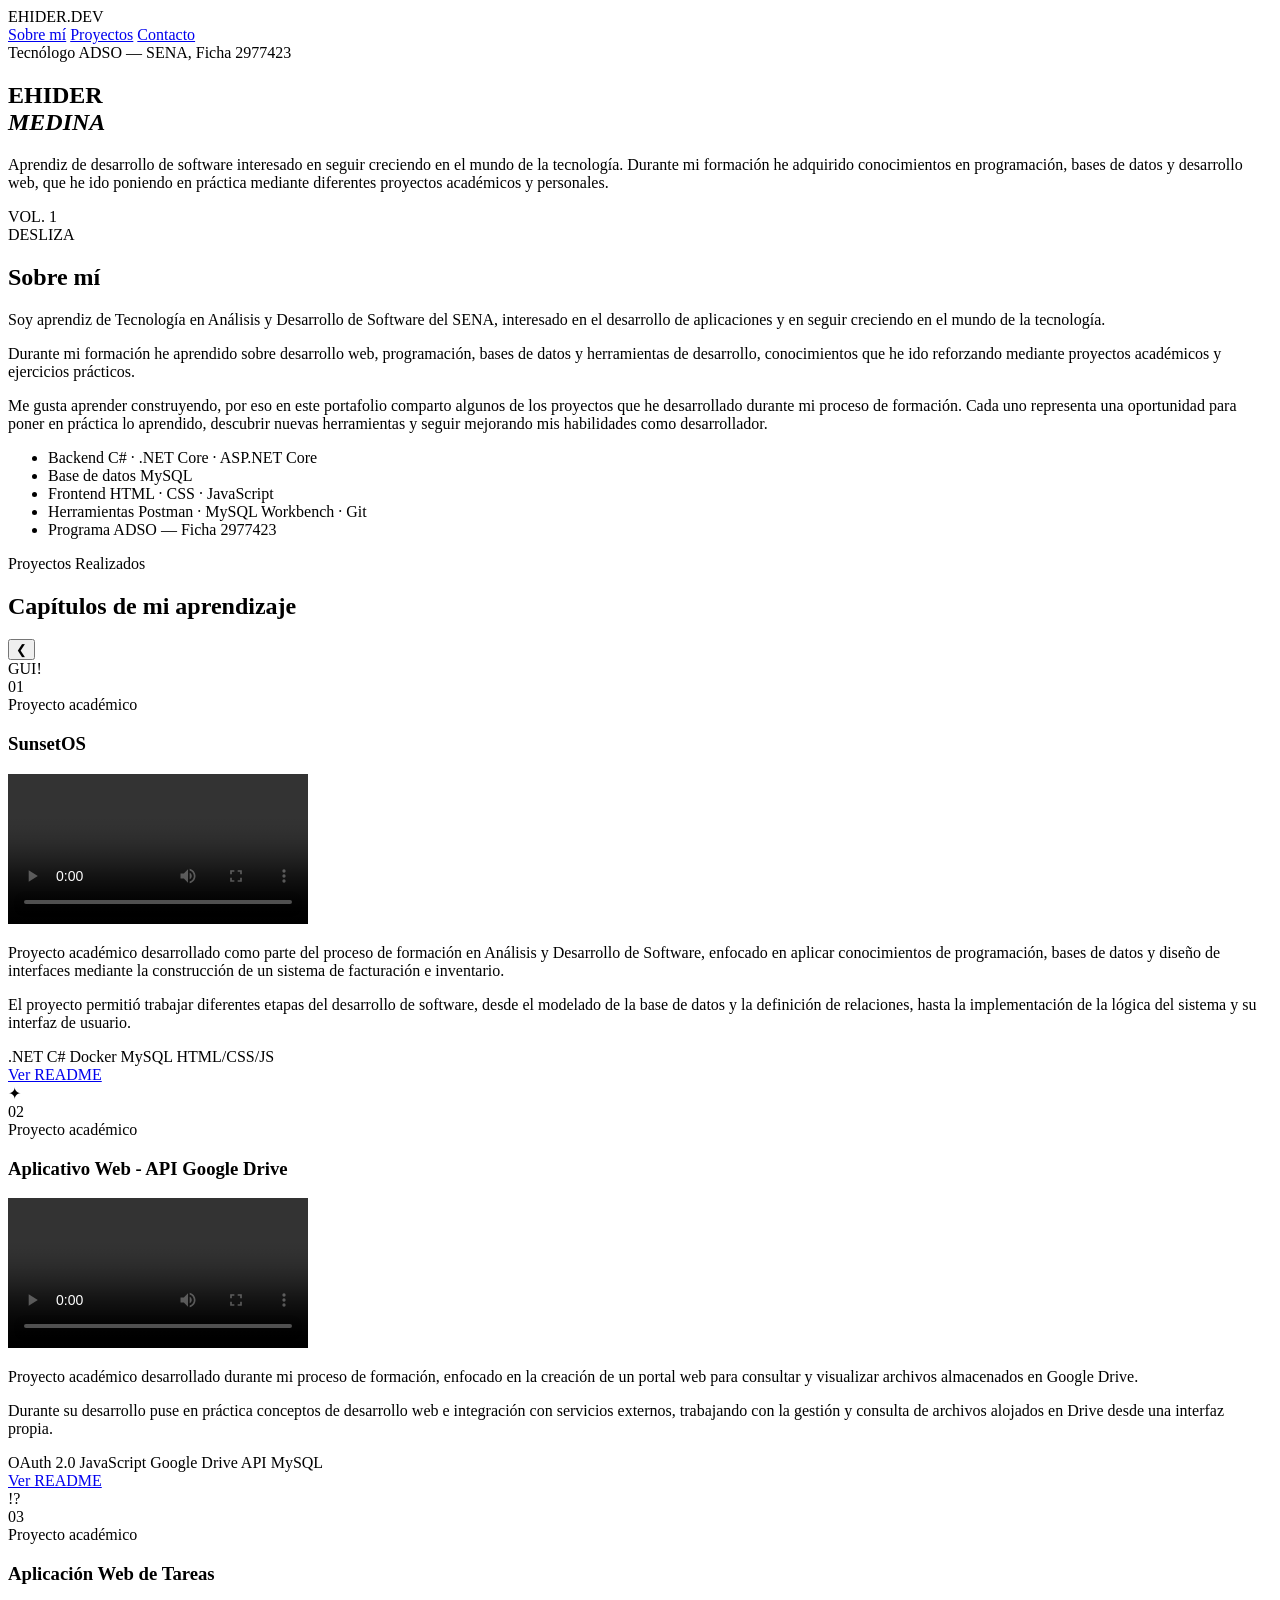
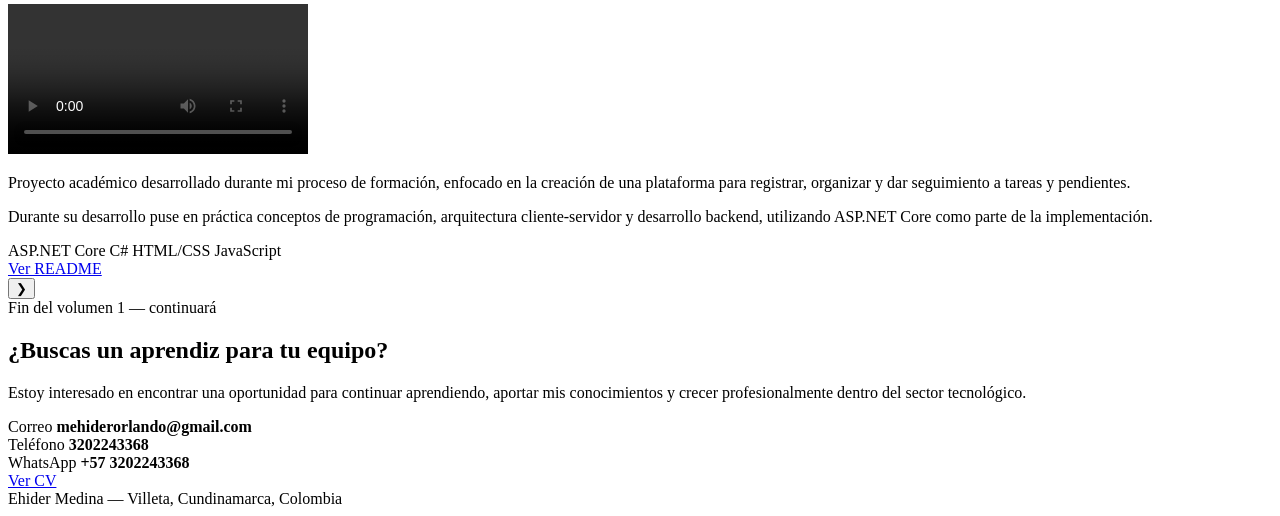
==== index.html @ 25abb3f0 "Rename portafolio.html to index.html" ====
<!DOCTYPE html>
<html lang="es">

<head>
  <meta charset="UTF-8">
  <meta name="viewport" content="width=device-width, initial-scale=1.0">

  <title>Ehider Medina — Vol. 1</title>

  <link rel="stylesheet" href="Esatilos.css">
</head>

<body>

  <!-- =========================
       NAVEGACIÓN
       ========================= -->

  <nav>
    <div class="brand">EHIDER<span>.</span>DEV</div>

    <div class="toc">
      <a href="#sobre-mi">Sobre mí</a>
      <a href="#proyectos">Proyectos</a>
      <a href="#contacto">Contacto</a>
    </div>
  </nav>


  <!-- =========================
       COVER / HERO
       ========================= -->

  <section class="cover">

    <div class="halftone"></div>
    <div class="speedlines"></div>

    <div class="kicker">
      Tecnólogo ADSO — SENA, Ficha 2977423
    </div>

    <h1>
      EHIDER<br>
      <em>MEDINA</em>
    </h1>

    <p class="sub">
      Aprendiz de desarrollo de software interesado en seguir creciendo
      en el mundo de la tecnología. Durante mi formación he adquirido
      conocimientos en programación, bases de datos y desarrollo web,
      que he ido poniendo en práctica mediante diferentes proyectos
      académicos y personales.
    </p>

    <div class="stamp">
      VOL. 1
    </div>

    <div class="scrollcue">
      DESLIZA
    </div>

  </section>


  <!-- =========================
       SOBRE MÍ
       ========================= -->

  <section class="about" id="sobre-mi">

    <div class="about-grid">

      <div>

        <h2>Sobre mí</h2>

        <p>
          Soy aprendiz de Tecnología en Análisis y Desarrollo de Software
          del SENA, interesado en el desarrollo de aplicaciones y en seguir
          creciendo en el mundo de la tecnología.
        </p>

        <p>
          Durante mi formación he aprendido sobre desarrollo web,
          programación, bases de datos y herramientas de desarrollo,
          conocimientos que he ido reforzando mediante proyectos académicos
          y ejercicios prácticos.
        </p>

        <p>
          Me gusta aprender construyendo, por eso en este portafolio comparto
          algunos de los proyectos que he desarrollado durante mi proceso
          de formación. Cada uno representa una oportunidad para poner en
          práctica lo aprendido, descubrir nuevas herramientas y seguir
          mejorando mis habilidades como desarrollador.
        </p>

      </div>


      <div>

        <ul class="stack-list">

          <li>
            <span>Backend</span>
            <span>C# · .NET Core · ASP.NET Core</span>
          </li>

          <li>
            <span>Base de datos</span>
            <span>MySQL</span>
          </li>

          <li>
            <span>Frontend</span>
            <span>HTML · CSS · JavaScript</span>
          </li>

          <li>
            <span>Herramientas</span>
            <span>Postman · MySQL Workbench · Git</span>
          </li>

          <li>
            <span>Programa</span>
            <span>ADSO — Ficha 2977423</span>
          </li>

        </ul>

      </div>

    </div>

  </section>


  <!-- =========================
       PROYECTOS
       ========================= -->

  <section class="projects-carousel-section" id="proyectos">

    <div class="label">
      Proyectos Realizados
    </div>

    <h2>
      Capítulos de mi aprendizaje
    </h2>


    <div class="carousel-container">

      <!-- BOTÓN IZQUIERDA -->

      <button
        class="carousel-btn prev-btn"
        id="prevBtn"
        aria-label="Proyecto anterior">
        &#10094;
      </button>


      <div class="carousel-track-container">

        <div
          class="carousel-track"
          id="carouselTrack">


          <!-- =========================
               CAPÍTULO 01
               SUNSET OS
               ========================= -->

          <article class="carousel-slide active">

            <div class="chapter">

              <div class="halftone"></div>

              <div
                class="sfx"
                style="top:8%; right:8%;">
                GUI!
              </div>


              <div class="chapter-head">

                <div class="chapter-num">
                  01
                </div>

                <div class="chapter-titles">

                  <div class="eyebrow">
                    Proyecto académico
                  </div>

                  <h3>
                    SunsetOS
                  </h3>

                </div>

              </div>


              <div class="panel-grid">


                <!-- VIDEO -->

                <div class="panel project-video">

                  <video
                    controls
                    preload="metadata"
                    playsinline>

                    <source
                      src="videos/demosunset.mp4"
                      type="video/mp4">

                    Tu navegador no soporta la reproducción de video.

                  </video>

                </div>


                <!-- DESCRIPCIÓN -->

                <div class="panel">

                  <p>
                    Proyecto académico desarrollado como parte del proceso
                    de formación en Análisis y Desarrollo de Software,
                    enfocado en aplicar conocimientos de programación,
                    bases de datos y diseño de interfaces mediante la
                    construcción de un sistema de facturación e inventario.
                  </p>

                  <p>
                    El proyecto permitió trabajar diferentes etapas del
                    desarrollo de software, desde el modelado de la base
                    de datos y la definición de relaciones, hasta la
                    implementación de la lógica del sistema y su interfaz
                    de usuario.
                  </p>


                  <!-- TECNOLOGÍAS -->

                  <div class="tags">

                    <span>.NET C#</span>
                    <span>Docker</span>
                    <span>MySQL</span>
                    <span>HTML/CSS/JS</span>

                  </div>


                  <!-- README -->

                  <div class="project-actions">

                    <a
                      href="readmes/sunsetos.html"
                      class="btn"
                      target="_blank">

                      Ver README

                    </a>

                  </div>

                </div>

              </div>

            </div>

          </article>



          <!-- =========================
               CAPÍTULO 02
               GOOGLE DRIVE
               ========================= -->

          <article class="carousel-slide">

            <div class="chapter">

              <div class="halftone"></div>

              <div
                class="sfx"
                style="bottom:10%; left:6%;">
                ✦
              </div>


              <div class="chapter-head">

                <div class="chapter-num">
                  02
                </div>

                <div class="chapter-titles">

                  <div class="eyebrow">
                    Proyecto académico
                  </div>

                  <h3>
                    Aplicativo Web - API Google Drive
                  </h3>

                </div>

              </div>


              <div class="panel-grid">


                <!-- VIDEO -->

                <div class="panel project-video">

                  <video
                    controls
                    preload="metadata"
                    playsinline>

                    <source
                      src="videos/googledrivedemo.mp4"
                      type="video/mp4">

                    Tu navegador no soporta la reproducción de video.

                  </video>

                </div>


                <!-- DESCRIPCIÓN -->

                <div class="panel">

                  <p>
                    Proyecto académico desarrollado durante mi proceso
                    de formación, enfocado en la creación de un portal
                    web para consultar y visualizar archivos almacenados
                    en Google Drive.
                  </p>

                  <p>
                    Durante su desarrollo puse en práctica conceptos
                    de desarrollo web e integración con servicios externos,
                    trabajando con la gestión y consulta de archivos
                    alojados en Drive desde una interfaz propia.
                  </p>


                  <!-- TECNOLOGÍAS -->

                  <div class="tags">

                    <span>OAuth 2.0</span>
                    <span>JavaScript</span>
                    <span>Google Drive API</span>
                    <span>MySQL</span>

                  </div>


                  <!-- README -->

                  <div class="project-actions">

                    <a
                      href="readmes/google-drive.html"
                      class="btn"
                      target="_blank">

                      Ver README

                    </a>

                  </div>

                </div>

              </div>

            </div>

          </article>



          <!-- =========================
               CAPÍTULO 03
               APLICACIÓN DE TAREAS
               ========================= -->

          <article class="carousel-slide">

            <div class="chapter">

              <div class="halftone"></div>

              <div
                class="sfx"
                style="top:12%; left:8%;">
                !?
              </div>


              <div class="chapter-head">

                <div class="chapter-num">
                  03
                </div>

                <div class="chapter-titles">

                  <div class="eyebrow">
                    Proyecto académico
                  </div>

                  <h3>
                    Aplicación Web de Tareas
                  </h3>

                </div>

              </div>


              <div class="panel-grid">


                <!-- VIDEO -->

                <div class="panel project-video">

                  <video
                    controls
                    preload="metadata"
                    playsinline>

                    <source
                      src="videos/demotareas.mp4"
                      type="video/mp4">

                    Tu navegador no soporta la reproducción de video.

                  </video>

                </div>


                <!-- DESCRIPCIÓN -->

                <div class="panel">

                  <p>
                    Proyecto académico desarrollado durante mi proceso
                    de formación, enfocado en la creación de una plataforma
                    para registrar, organizar y dar seguimiento a tareas
                    y pendientes.
                  </p>

                  <p>
                    Durante su desarrollo puse en práctica conceptos de
                    programación, arquitectura cliente-servidor y desarrollo
                    backend, utilizando ASP.NET Core como parte de la
                    implementación.
                  </p>


                  <!-- TECNOLOGÍAS -->

                  <div class="tags">

                    <span>ASP.NET Core</span>
                    <span>C#</span>
                    <span>HTML/CSS</span>
                    <span>JavaScript</span>

                  </div>


                  <!-- README -->

                  <div class="project-actions">

                    <a
                      href="readmes/tareas.html"
                      class="btn"
                      target="_blank">

                      Ver README

                    </a>

                  </div>

                </div>

              </div>

            </div>

          </article>


        </div>

      </div>


      <!-- BOTÓN DERECHA -->

      <button
        class="carousel-btn next-btn"
        id="nextBtn"
        aria-label="Siguiente proyecto">

        &#10095;

      </button>

    </div>


    <!-- INDICADORES -->

    <div
      class="carousel-indicators"
      id="carouselIndicators">

      <span
        class="dot active"
        data-slide="0">
      </span>

      <span
        class="dot"
        data-slide="1">
      </span>

      <span
        class="dot"
        data-slide="2">
      </span>

    </div>

  </section>



  <!-- =========================
       CONTACTO
       ========================= -->
<section class="contact" id="contacto">

  <div class="halftone"></div>

  <div class="kicker">
    Fin del volumen 1 — continuará
  </div>

  <h2>
    ¿Buscas un aprendiz para tu equipo?
  </h2>

  <p class="contact-intro">
    Estoy interesado en encontrar una oportunidad para continuar
    aprendiendo, aportar mis conocimientos y crecer profesionalmente
    dentro del sector tecnológico.
  </p>


  <!-- INFORMACIÓN DE CONTACTO -->

  <div class="contact-info">

    <div class="contact-item">

      <span>Correo</span>

      <strong>
        mehiderorlando@gmail.com
      </strong>

    </div>


    <div class="contact-item">

      <span>Teléfono</span>

      <strong>
        3202243368
      </strong>

    </div>


    <div class="contact-item">

      <span>WhatsApp</span>

      <strong>
        +57 3202243368
      </strong>

    </div>

  </div>


  <!-- BOTONES -->

  <div class="cta-row">

    <a
      href="cv/Ehider-Medina-CV.pdf"
      class="btn"
      target="_blank">

      Ver CV

    </a>

  </div>

</section>
 



  <!-- =========================
       FOOTER
       ========================= -->

  <footer>

    Ehider Medina — Villeta, Cundinamarca, Colombia

  </footer>



  <!-- =========================
       JAVASCRIPT
       ========================= -->

  <script>

    // =====================================
    // CONTROL DEL CARRUSEL
    // =====================================

    const track =
      document.getElementById('carouselTrack');

    const slides =
      Array.from(track.children);

    const prevBtn =
      document.getElementById('prevBtn');

    const nextBtn =
      document.getElementById('nextBtn');

    const dots =
      document.querySelectorAll('.dot');


    let currentIndex = 0;


    function updateCarousel(index) {

      track.style.transform =
        `translateX(-${index * 100}%)`;

      // Actualizar dots

      dots.forEach((dot, i) => {

        dot.classList.toggle(
          'active',
          i === index
        );

      });


      // Actualizar slides

      slides.forEach((slide, i) => {

        slide.classList.toggle(
          'active',
          i === index
        );

      });


      currentIndex = index;

    }


    // =====================================
    // SIGUIENTE PROYECTO
    // =====================================

    nextBtn.addEventListener(
      'click',
      () => {

        const newIndex =
          (currentIndex + 1) % slides.length;

        updateCarousel(newIndex);

      }
    );


    // =====================================
    // PROYECTO ANTERIOR
    // =====================================

    prevBtn.addEventListener(
      'click',
      () => {

        const newIndex =
          (currentIndex - 1 + slides.length)
          % slides.length;

        updateCarousel(newIndex);

      }
    );


    // =====================================
    // INDICADORES
    // =====================================

    dots.forEach((dot) => {

      dot.addEventListener(
        'click',
        (e) => {

          const targetIndex =
            parseInt(
              e.target.getAttribute(
                'data-slide'
              )
            );

          updateCarousel(targetIndex);

        }
      );

    });


    // =====================================
    // ANIMACIONES AL HACER SCROLL
    // =====================================

    const io =
      new IntersectionObserver(
        (entries) => {

          entries.forEach(e => {

            if (e.isIntersecting) {

              e.target.classList.add('show');

            }

          });

        },
        {
          threshold: 0.15
        }
      );


    document
      .querySelectorAll('section')
      .forEach(el => io.observe(el));

  </script>

</body>

</html>
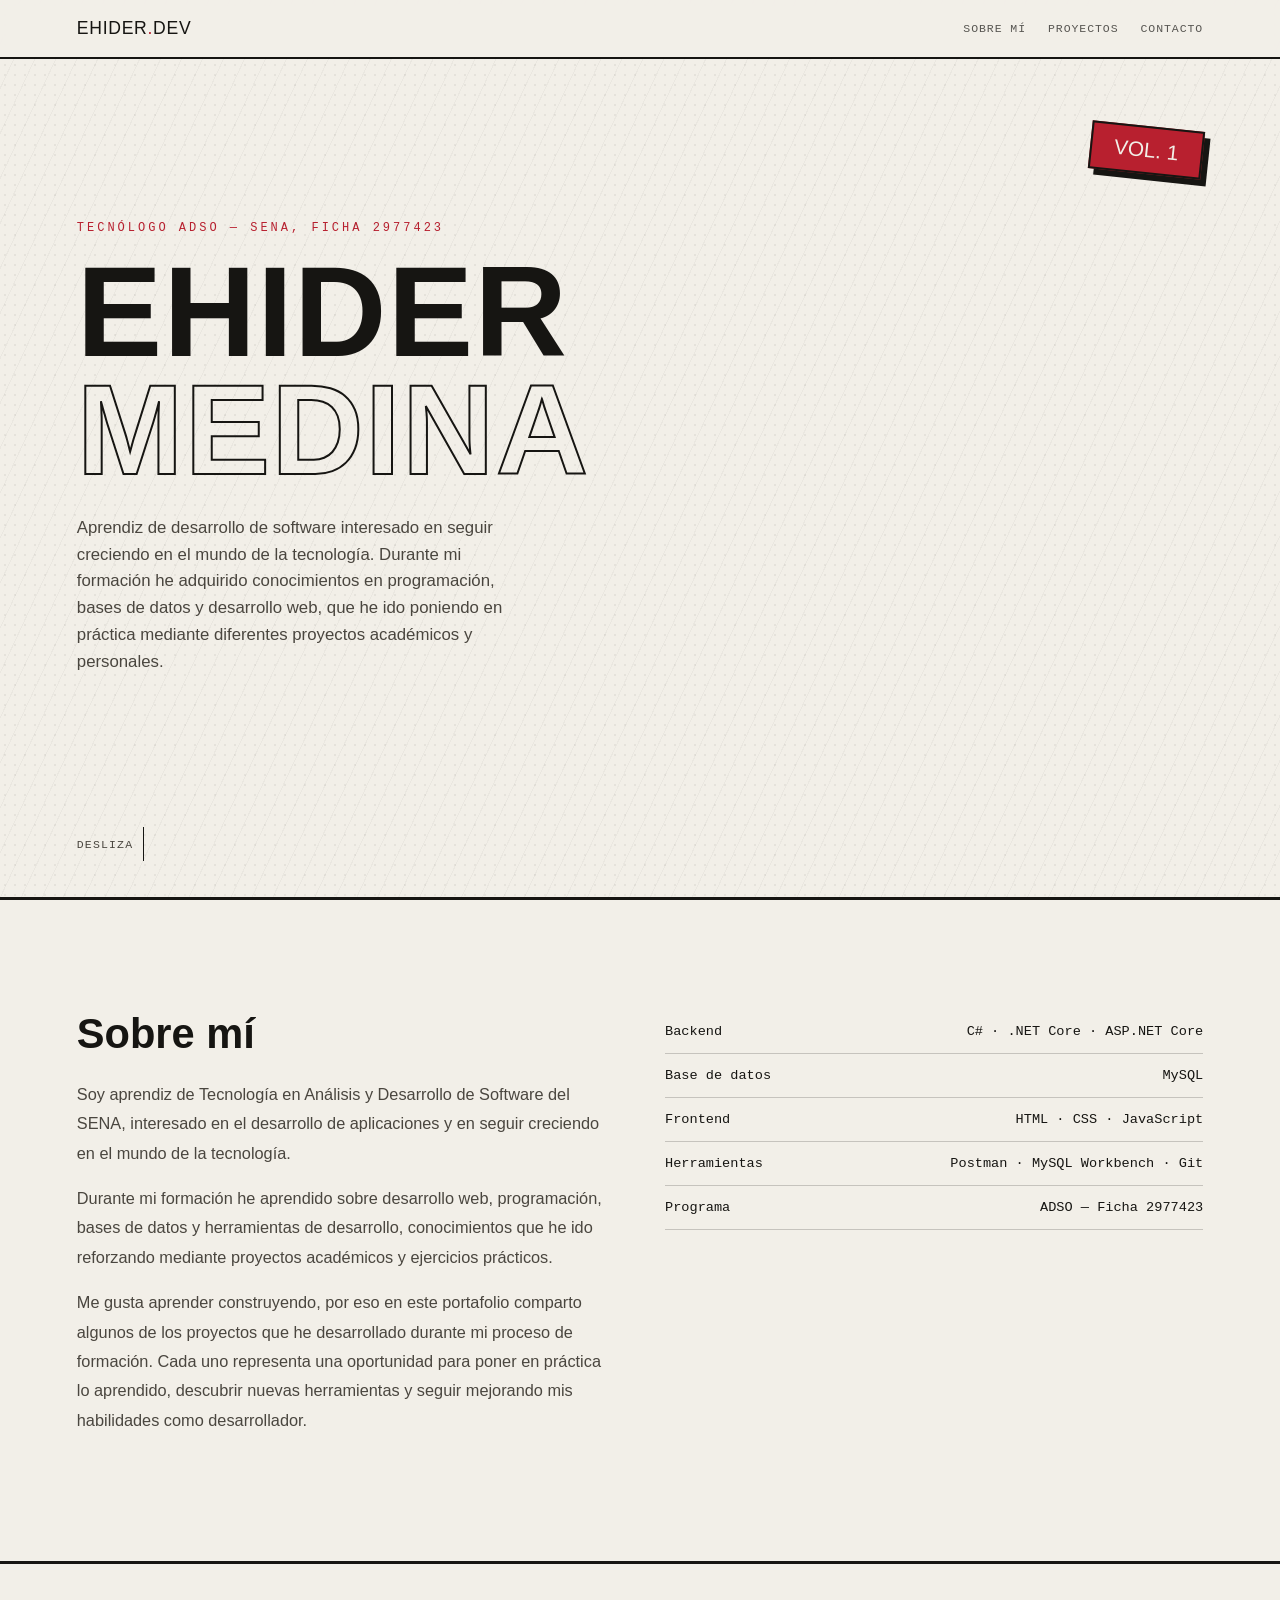
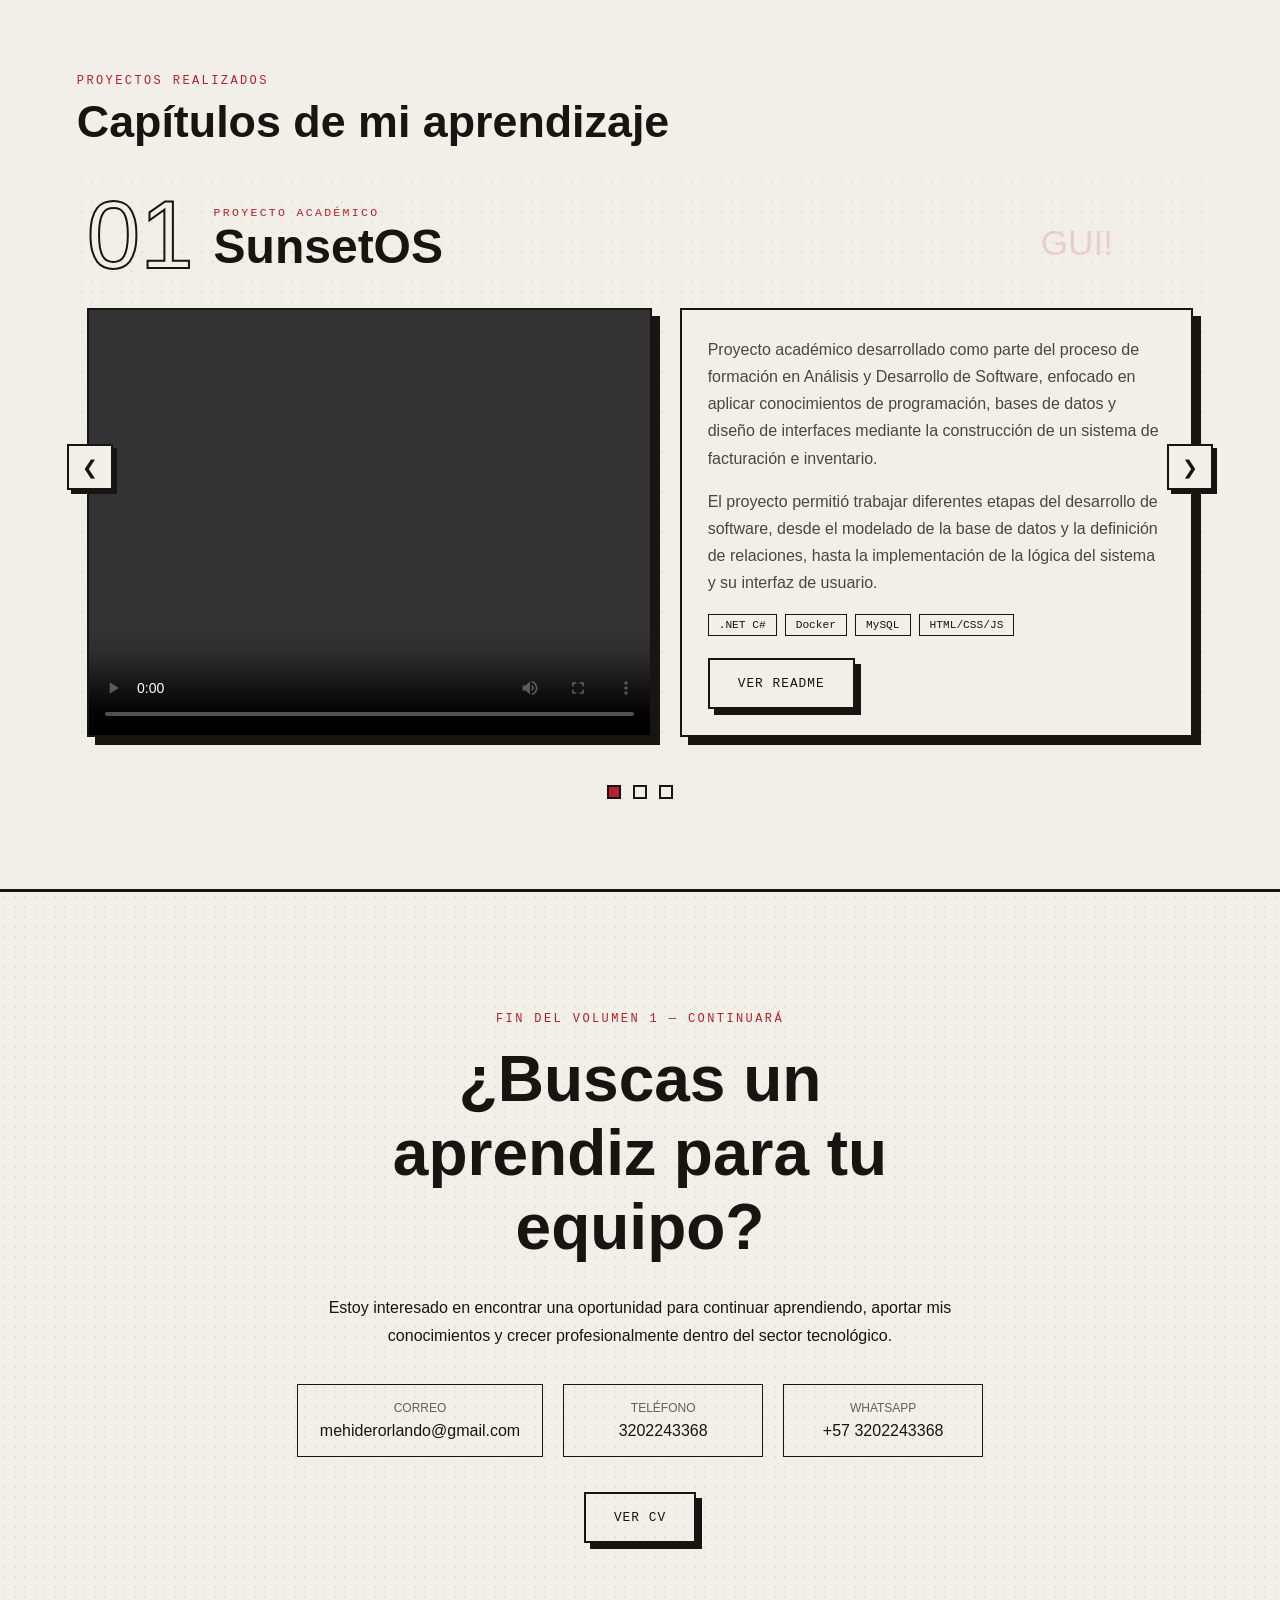
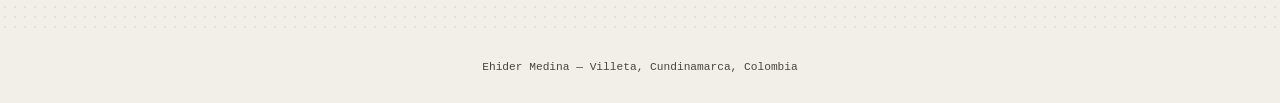
==== commit 35b73fdc: "Update index.html" ====
--- a/index.html
+++ b/index.html
@@ -224,7 +224,7 @@
                     playsinline>
 
                     <source
-                      src="videos/demosunset.mp4"
+                      src="Videos/demosunset.mp4"
                       type="video/mp4">
 
                     Tu navegador no soporta la reproducción de video.
--- a/Esatilos.css
+++ b/Esatilos.css
@@ -0,0 +1,489 @@
+:root{
+  --paper:#f2efe8;
+  --paper-dim:#e7e2d6;
+  --ink:#161512;
+  --ink-soft:#4a463f;
+  --crimson:#b8202f;
+  --gold:#b8862f;
+  --line:#161512;
+}
+*{box-sizing:border-box; margin:0; padding:0;}
+html{scroll-behavior:smooth;}
+body{
+  background:var(--paper);
+  color:var(--ink);
+  font-family:'Sora', sans-serif;
+  overflow-x:hidden;
+}
+::selection{background:var(--crimson); color:var(--paper);}
+
+/* halftone texture */
+.halftone{
+  position:absolute; inset:0; pointer-events:none;
+  background-image: radial-gradient(circle, var(--ink) 1px, transparent 1.3px);
+  background-size: 10px 10px;
+  opacity:0.06;
+}
+.speedlines{
+  position:absolute; inset:0; pointer-events:none;
+  background: repeating-linear-gradient(115deg, transparent 0 18px, rgba(22,21,18,0.05) 18px 19px);
+  opacity:0.7;
+}
+
+/* ---------- NAV ---------- */
+nav{
+  position:fixed; top:0; left:0; right:0; z-index:50;
+  display:flex; justify-content:space-between; align-items:center;
+  padding:18px 6vw;
+  background:rgba(242,239,232,0.9);
+  backdrop-filter: blur(6px);
+  border-bottom:2px solid var(--line);
+}
+nav .brand{
+  font-family:'Anton', sans-serif;
+  letter-spacing:0.04em;
+  font-size:1.1rem;
+}
+nav .brand span{color:var(--crimson);}
+nav .toc{
+  display:flex; gap:22px;
+  font-family:'JetBrains Mono', monospace;
+  font-size:0.72rem;
+  text-transform:uppercase;
+  letter-spacing:0.08em;
+}
+nav .toc a{color:var(--ink); text-decoration:none; opacity:0.7; transition:opacity .2s;}
+nav .toc a:hover{opacity:1; color:var(--crimson);}
+@media (max-width:720px){ nav .toc{display:none;} }
+
+/* ---------- COVER ---------- */
+.cover{
+  position:relative;
+  min-height:100vh;
+  display:flex; flex-direction:column; justify-content:center;
+  padding:0 6vw;
+  border-bottom:3px solid var(--line);
+  overflow:hidden;
+}
+.cover .kicker{
+  font-family:'JetBrains Mono', monospace;
+  font-size:0.75rem;
+  letter-spacing:0.25em;
+  text-transform:uppercase;
+  color:var(--crimson);
+  margin-bottom:18px;
+}
+.cover h1{
+  font-family:'Anton', sans-serif;
+  font-size:clamp(3rem, 10vw, 8rem);
+  line-height:0.92;
+  letter-spacing:0.01em;
+  max-width:14ch;
+}
+.cover h1 em{
+  font-style:normal;
+  color:var(--paper);
+  -webkit-text-stroke: 2px var(--ink);
+}
+.cover .sub{
+  margin-top:26px;
+  max-width:46ch;
+  font-size:1.05rem;
+  color:var(--ink-soft);
+  line-height:1.6;
+}
+.cover .stamp{
+  position:absolute;
+  top:14vh; right:6vw;
+  font-family:'Anton', sans-serif;
+  font-size:1.3rem;
+  color:var(--paper);
+  background:var(--crimson);
+  padding:10px 22px;
+  transform:rotate(6deg);
+  border:2px solid var(--ink);
+  box-shadow:6px 6px 0 var(--ink);
+}
+@media (max-width:720px){ .cover .stamp{ position:static; margin-top:24px; transform:rotate(-2deg); display:inline-block;} }
+.cover .scrollcue{
+  position:absolute; bottom:36px; left:6vw;
+  font-family:'JetBrains Mono', monospace;
+  font-size:0.72rem;
+  letter-spacing:0.1em;
+  color:var(--ink-soft);
+  display:flex; align-items:center; gap:10px;
+}
+.cover .scrollcue::after{
+  content:''; width:1px; height:34px; background:var(--ink);
+  animation:drop 1.6s ease-in-out infinite;
+}
+@keyframes drop{ 0%,100%{opacity:.15;} 50%{opacity:1;} }
+
+/* ---------- ABOUT / STACK ---------- */
+.about{ padding:110px 6vw; border-bottom:3px solid var(--line); }
+.about-grid{ display:grid; grid-template-columns:1fr 1fr; gap:50px; }
+@media (max-width:860px){ .about-grid{grid-template-columns:1fr;} }
+.about h2{ font-family:'Anton', sans-serif; font-size:clamp(1.8rem,4vw,2.6rem); margin-bottom:22px; }
+.about p{ color:var(--ink-soft); line-height:1.8; margin-bottom:16px; font-size:1.02rem; }
+.stack-list{ list-style:none; }
+.stack-list li{
+  display:flex; justify-content:space-between;
+  padding:14px 0; border-bottom:1px solid rgba(22,21,18,0.2);
+  font-family:'JetBrains Mono', monospace; font-size:0.85rem;
+}
+
+/* ---------- PROJECTS CAROUSEL SECTION ---------- */
+.projects-carousel-section {
+  position: relative;
+  padding: 110px 6vw 90px;
+  border-bottom: 3px solid var(--line);
+  overflow: hidden;
+}
+.projects-carousel-section .label {
+  font-family: 'JetBrains Mono', monospace;
+  font-size: 0.75rem;
+  letter-spacing: 0.2em;
+  text-transform: uppercase;
+  color: var(--crimson);
+  margin-bottom: 8px;
+}
+.projects-carousel-section h2 {
+  font-family: 'Anton', sans-serif;
+  font-size: clamp(1.8rem, 4vw, 2.8rem);
+  margin-bottom: 30px;
+}
+
+.carousel-container {
+  position: relative;
+  display: flex;
+  align-items: center;
+  width: 100%;
+}
+
+.carousel-track-container {
+  width: 100%;
+  overflow: hidden;
+}
+
+.carousel-track {
+  display: flex;
+  transition: transform 0.4s cubic-bezier(0.25, 1, 0.5, 1);
+  width: 100%;
+}
+
+.carousel-slide {
+  min-width: 100%;
+  box-sizing: border-box;
+}
+
+/* Flechas estilo cómic */
+.carousel-btn {
+  position: absolute;
+  top: 50%;
+  transform: translateY(-50%);
+  background: var(--paper);
+  color: var(--ink);
+  border: 2.5px solid var(--line);
+  font-size: 1.2rem;
+  width: 46px;
+  height: 46px;
+  display: flex;
+  align-items: center;
+  justify-content: center;
+  cursor: pointer;
+  z-index: 10;
+  box-shadow: 4px 4px 0 var(--ink);
+  transition: transform 0.2s, box-shadow 0.2s, background-color 0.2s;
+}
+
+.carousel-btn:hover {
+  background: var(--crimson);
+  color: var(--paper);
+  transform: translateY(-50%) translate(-2px, -2px);
+  box-shadow: 6px 6px 0 var(--ink);
+}
+
+.prev-btn { left: -10px; }
+.next-btn { right: -10px; }
+
+@media (max-width: 768px) {
+  .prev-btn { left: 0px; }
+  .next-btn { right: 0px; }
+}
+
+/* Indicadores de posición (Puntos) */
+.carousel-indicators {
+  display: flex;
+  justify-content: center;
+  gap: 12px;
+  margin-top: 28px;
+}
+
+.dot {
+  width: 14px;
+  height: 14px;
+  border: 2px solid var(--ink);
+  background-color: transparent;
+  cursor: pointer;
+  transition: background-color 0.3s, transform 0.2s;
+}
+
+.dot:hover {
+  transform: scale(1.15);
+}
+
+.dot.active {
+  background-color: var(--crimson);
+}
+
+/* ---------- CHAPTER (project layout) ---------- */
+.chapter{
+  position:relative;
+  padding:20px 10px;
+  overflow:hidden;
+}
+.chapter-head{
+  display:flex; align-items:flex-end; gap:20px; margin-bottom:34px;
+  flex-wrap:wrap;
+}
+.chapter-num{
+  font-family:'Anton', sans-serif;
+  font-size:clamp(3.5rem,8vw,6rem);
+  line-height:0.8;
+  color:transparent;
+  -webkit-text-stroke: 2px var(--ink);
+}
+.chapter-titles .eyebrow{
+  font-family:'JetBrains Mono', monospace;
+  font-size:0.72rem;
+  letter-spacing:0.2em;
+  text-transform:uppercase;
+  color:var(--crimson);
+}
+.chapter-titles h3{
+  font-family:'Anton', sans-serif;
+  font-size:clamp(1.8rem,4vw,3rem);
+}
+
+.panel-grid{
+  display:grid;
+  grid-template-columns: 1.1fr 1fr;
+  gap:28px;
+  align-items:stretch;
+}
+@media (max-width:860px){ .panel-grid{grid-template-columns:1fr;} }
+
+.panel{
+  position:relative;
+  border:2.5px solid var(--line);
+  background:var(--paper);
+  padding:26px;
+  box-shadow:8px 8px 0 var(--ink);
+  transition: transform .25s ease, box-shadow .25s ease;
+}
+.panel:hover{ transform:translate(-4px,-4px); box-shadow:12px 12px 0 var(--ink); }
+
+.panel.mock{
+  display:flex; align-items:center; justify-content:center;
+  min-height:260px;
+  font-family:'JetBrains Mono', monospace;
+  font-size:0.8rem;
+  color:var(--ink-soft);
+  text-align:center;
+}
+.panel p{ color:var(--ink-soft); line-height:1.7; margin-bottom:16px; }
+.panel p:last-child{margin-bottom:0;}
+
+.tags{ display:flex; flex-wrap:wrap; gap:8px; margin-top:18px; }
+.tags span{
+  font-family:'JetBrains Mono', monospace;
+  font-size:0.7rem;
+  border:1.5px solid var(--ink);
+  padding:4px 10px;
+}
+.tags span.gold{ border-color:var(--gold); color:var(--gold); }
+
+.sfx{
+  position:absolute;
+  font-family:'Anton', sans-serif;
+  font-size:2.2rem;
+  color:var(--crimson);
+  opacity:0.15;
+  pointer-events:none;
+  z-index:0;
+}
+
+/* ---------- CONTACT ---------- */
+.contact{
+  padding:120px 6vw 90px;
+  text-align:center;
+  position:relative;
+}
+.contact .kicker{
+  font-family:'JetBrains Mono', monospace; font-size:0.75rem;
+  letter-spacing:0.2em; text-transform:uppercase; color:var(--crimson);
+  margin-bottom:16px;
+}
+.contact h2{
+  font-family:'Anton', sans-serif;
+  font-size:clamp(2rem,6vw,4rem);
+  max-width:16ch; margin:0 auto 30px;
+}
+.cta-row{ display:flex; gap:18px; justify-content:center; flex-wrap:wrap; }
+.btn{
+  font-family:'JetBrains Mono', monospace;
+  font-size:0.8rem; text-transform:uppercase; letter-spacing:0.08em;
+  padding:16px 28px;
+  border:2.5px solid var(--ink);
+  text-decoration:none; color:var(--ink);
+  box-shadow:6px 6px 0 var(--ink);
+  transition:transform .2s, box-shadow .2s;
+}
+.btn:hover{ transform:translate(-3px,-3px); box-shadow:9px 9px 0 var(--ink); }
+.btn.fill{ background:var(--crimson); color:var(--paper); border-color:var(--ink); }
+
+footer{
+  padding:28px 6vw;
+  font-family:'JetBrains Mono', monospace;
+  font-size:0.7rem;
+  color:var(--ink-soft);
+  text-align:center;
+}
+
+.reveal{ opacity:0; transform:translateY(24px); transition:opacity .7s ease, transform .7s ease; }
+.reveal.show{ opacity:1; transform:translateY(0); }
+
+@media (prefers-reduced-motion: reduce){
+  .reveal{ opacity:1; transform:none; transition:none; }
+  .cover .scrollcue::after{ animation:none; }
+}
+
+
+
+/* =========================================
+   VIDEOS DE PROYECTOS
+   ========================================= */
+
+.project-video {
+  padding: 0;
+  overflow: hidden;
+  display: flex;
+  align-items: center;
+  justify-content: center;
+  background: #111;
+}
+
+.project-video video {
+  width: 100%;
+  height: 100%;
+  display: block;
+  object-fit: cover;
+}
+
+
+/* =========================================
+   BOTÓN README
+   ========================================= */
+
+.project-actions {
+  margin-top: 22px;
+  display: flex;
+  justify-content: flex-start;
+}
+
+
+/* =========================================
+   TEXTO DE CONTACTO
+   ========================================= */
+
+.contact-intro {
+  max-width: 700px;
+  margin: 0 auto 35px;
+  line-height: 1.7;
+}
+
+
+/* =========================================
+   INFORMACIÓN DE CONTACTO
+   ========================================= */
+
+.contact-info {
+  display: flex;
+  justify-content: center;
+  align-items: stretch;
+  gap: 20px;
+  flex-wrap: wrap;
+  margin: 35px auto;
+}
+
+.contact-item {
+  border: 1px solid currentColor;
+  padding: 16px 22px;
+  min-width: 200px;
+  text-align: center;
+}
+
+.contact-item span {
+  display: block;
+  font-size: 0.75rem;
+  text-transform: uppercase;
+  margin-bottom: 7px;
+  opacity: 0.65;
+}
+
+.contact-item strong {
+  font-weight: normal;
+  word-break: break-word;
+}
+
+
+/* =========================================
+   TEXTO DE CONTACTO
+   ========================================= */
+
+.contact-intro {
+  max-width: 700px;
+  margin: 0 auto;
+  line-height: 1.7;
+}
+
+
+/* =========================================
+   RESPONSIVE
+   ========================================= */
+
+@media (max-width: 768px) {
+
+  .contact-info {
+    flex-direction: column;
+    align-items: center;
+  }
+
+  .contact-item {
+    width: 100%;
+    max-width: 350px;
+  }
+
+}
+
+/* =========================================
+   RESPONSIVE PARA VIDEOS
+   ========================================= */
+
+@media (max-width: 768px) {
+
+  .project-video video {
+    min-height: 220px;
+  }
+
+  .contact-info {
+    flex-direction: column;
+    align-items: center;
+  }
+
+  .contact-info a {
+    width: 100%;
+    max-width: 350px;
+  }
+
+}
